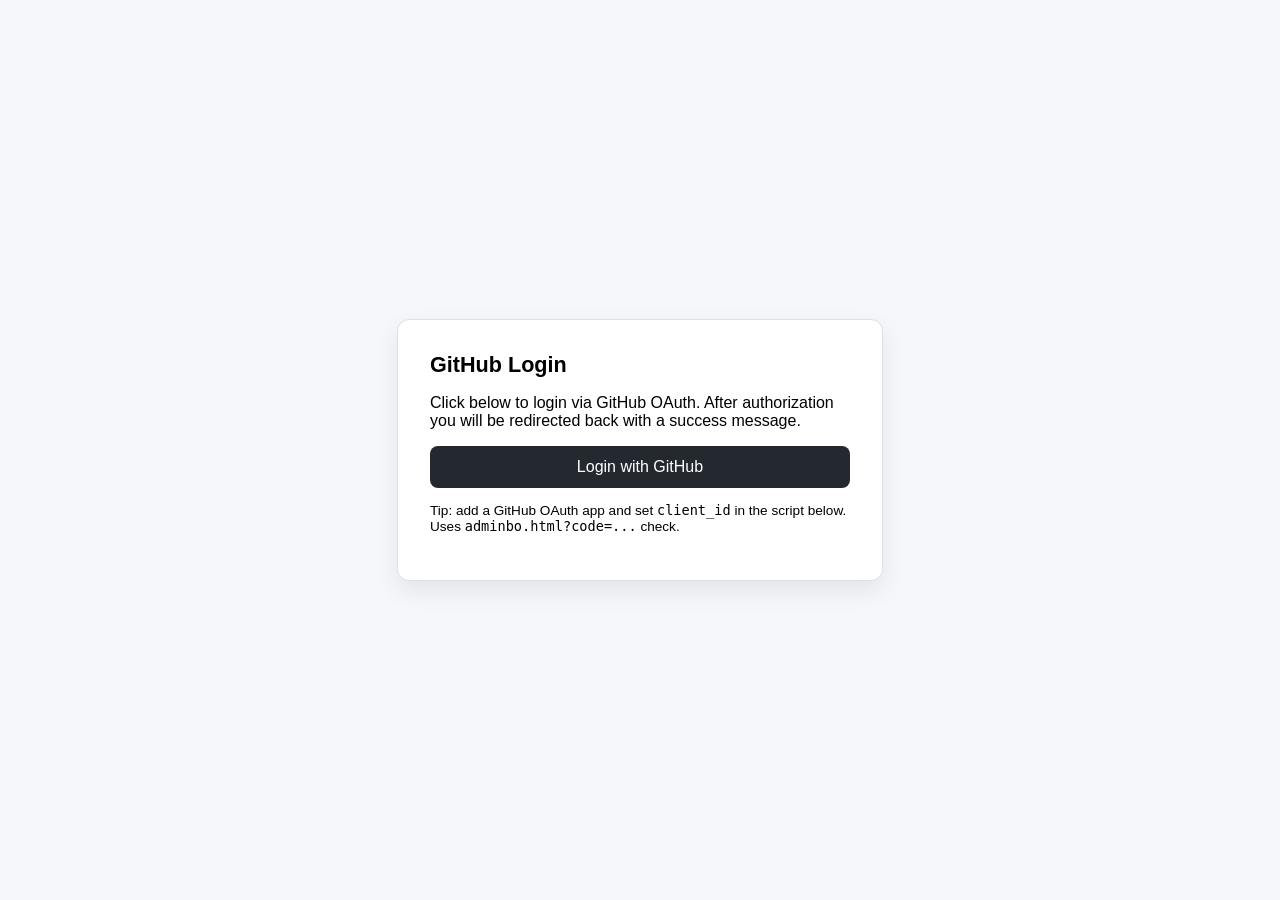
==== adminbo.html @ b6517978 "login ok" ====
<!DOCTYPE html>
<html lang="en">
<head>
  <meta charset="UTF-8" />
  <meta name="viewport" content="width=device-width, initial-scale=1.0" />
  <title>Admin GitHub Login</title>
  <style>
    body {font-family: Arial, sans-serif; display: flex; align-items: center; justify-content: center; min-height: 100vh; margin:0; background:#f5f7fb;}
    .card {background:#fff; border:1px solid #d8e1ec; border-radius:12px; box-shadow:0 10px 25px rgba(0,0,0,.08); padding:2rem; width:min(100%,420px);}
    h1 {margin-top:0; font-size:1.35rem;}
    button {display:block; width:100%; border:none; background:#24292f; color:#fff; border-radius:8px; padding:0.75rem; font-size:1rem; cursor:pointer;}
    .message {margin-top:1rem; padding:0.75rem; border-radius:8px; background:#edf7ed; color:#0f5132; border:1px solid #c3e6cb;}
    .message.error {background:#f8d7da;color:#842029;border:1px solid #f5c2c7;}
    a {text-decoration:none;color:#0366d6;}
  </style>
</head>
<body>
  <div class="card">
    <h1>GitHub Login</h1>
    <p>Click below to login via GitHub OAuth. After authorization you will be redirected back with a success message.</p>
    <button id="github-login-btn">Login with GitHub</button>
    <div id="status" role="status" aria-live="polite" style="display:none;" class="message"></div>
    <p style="font-size:0.85rem; margin-top:0.9rem;">Tip: add a GitHub OAuth app and set <code>client_id</code> in the script below. Uses <code>adminbo.html?code=...</code> check.</p>
  </div>

  <script>
    const status = document.getElementById('status');
    function setStatus(text, isError = false) {
      status.textContent = text;
      status.className = 'message' + (isError ? ' error' : '');
      status.style.display = 'block';
    }

    function getQuery() {
      return new URLSearchParams(window.location.search);
    }

    const query = getQuery();
    if (query.has('code')) {
      setStatus('GitHub login successful! Authorization code was received. (Code is masked for security.)');
      // Optional: clear code from URL for cleanliness.
      const cleanUrl = window.location.origin + window.location.pathname;
      window.history.replaceState({}, document.title, cleanUrl);
    } else if (query.has('error')) {
      setStatus('GitHub login failed: ' + query.get('error_description') || query.get('error') || 'Unknown error', true);
    }

    document.getElementById('github-login-btn').addEventListener('click', () => {
      const clientId = 'Ov23lipwStT1EypF1L58';
      if (clientId === 'YOUR_GITHUB_CLIENT_ID') {
        setStatus('Please replace `YOUR_GITHUB_CLIENT_ID` with your GitHub OAuth App client_id in this file.', true);
        return;
      }
      const redirectUri = window.location.origin + window.location.pathname;
      const state = Math.random().toString(36).slice(2);
      const scope = 'read:user';
      const url = `https://github.com/login/oauth/authorize?client_id=${encodeURIComponent(clientId)}&redirect_uri=${encodeURIComponent(redirectUri)}&scope=${encodeURIComponent(scope)}&state=${encodeURIComponent(state)}`;
      localStorage.setItem('github_oauth_state', state);
      window.location.href = url;
    });
  </script>
</body>
</html>
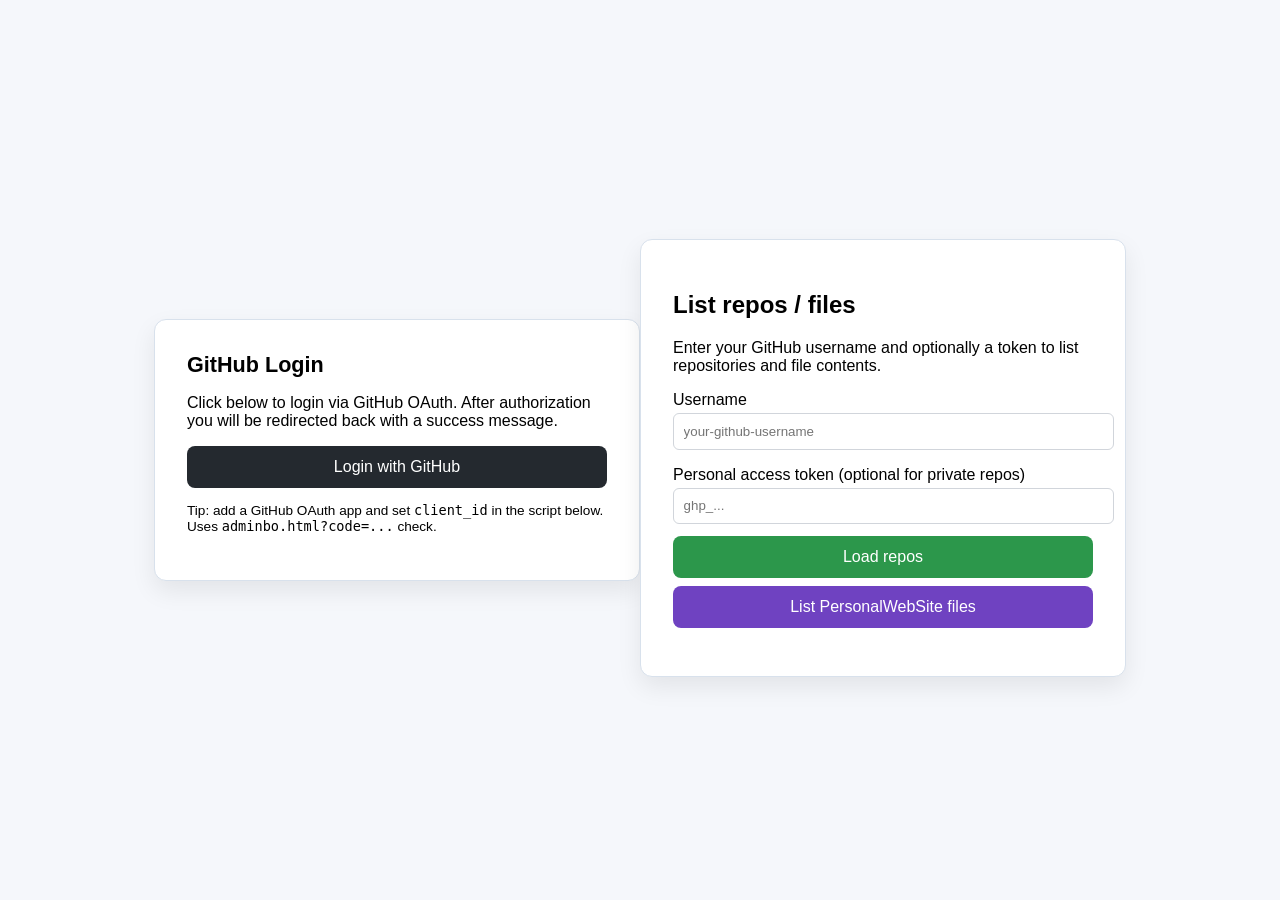
==== commit 57b7d9cf: "list repos" ====
--- a/adminbo.html
+++ b/adminbo.html
@@ -23,14 +23,42 @@
     <p style="font-size:0.85rem; margin-top:0.9rem;">Tip: add a GitHub OAuth app and set <code>client_id</code> in the script below. Uses <code>adminbo.html?code=...</code> check.</p>
   </div>
 
+  <div class="card" style="margin-top:1rem;">
+    <h2>List repos / files</h2>
+    <p>Enter your GitHub username and optionally a token to list repositories and file contents.</p>
+    <label style="display:block; margin:0.5rem 0 0.25rem;">Username</label>
+    <input id="github-username" type="text" placeholder="your-github-username" style="width:100%; padding:0.6rem; border:1px solid #d1d5db; border-radius:6px; margin-bottom:0.5rem;">
+    <label style="display:block; margin:0.5rem 0 0.25rem;">Personal access token (optional for private repos)</label>
+    <input id="github-token" type="password" placeholder="ghp_..." style="width:100%; padding:0.6rem; border:1px solid #d1d5db; border-radius:6px; margin-bottom:0.75rem;">
+    <button id="list-repos-btn" style="background:#2c974b;">Load repos</button>
+    <button id="load-personal-files-btn" style="background:#6f42c1; margin-top:0.55rem;">List PersonalWebSite files</button>
+    <div id="repo-status" role="status" aria-live="polite" style="display:none; margin-top:0.8rem;" class="message"></div>
+    <div id="repos" style="margin-top:1rem;"></div>
+    <div id="repo-files" style="margin-top:1rem;"></div>
+  </div>
+
   <script>
     const status = document.getElementById('status');
+    const repoStatus = document.getElementById('repo-status');
+    const reposContainer = document.getElementById('repos');
+    const repoFilesContainer = document.getElementById('repo-files');
+
     function setStatus(text, isError = false) {
       status.textContent = text;
       status.className = 'message' + (isError ? ' error' : '');
       status.style.display = 'block';
     }
 
+    function setRepoStatus(text, isError = false) {
+      repoStatus.textContent = text;
+      repoStatus.className = 'message' + (isError ? ' error' : '');
+      repoStatus.style.display = 'block';
+    }
+
+    function clearRepoStatus() {
+      repoStatus.style.display = 'none';
+    }
+
     function getQuery() {
       return new URLSearchParams(window.location.search);
     }
@@ -38,16 +66,15 @@
     const query = getQuery();
     if (query.has('code')) {
       setStatus('GitHub login successful! Authorization code was received. (Code is masked for security.)');
-      // Optional: clear code from URL for cleanliness.
       const cleanUrl = window.location.origin + window.location.pathname;
       window.history.replaceState({}, document.title, cleanUrl);
     } else if (query.has('error')) {
-      setStatus('GitHub login failed: ' + query.get('error_description') || query.get('error') || 'Unknown error', true);
+      setStatus('GitHub login failed: ' + (query.get('error_description') || query.get('error') || 'Unknown error'), true);
     }
 
     document.getElementById('github-login-btn').addEventListener('click', () => {
       const clientId = 'Ov23lipwStT1EypF1L58';
-      if (clientId === 'YOUR_GITHUB_CLIENT_ID') {
+      if (clientId === 'YOUR_GITHUB_CLIENT_ID' || !clientId) {
         setStatus('Please replace `YOUR_GITHUB_CLIENT_ID` with your GitHub OAuth App client_id in this file.', true);
         return;
       }
@@ -58,6 +85,137 @@
       localStorage.setItem('github_oauth_state', state);
       window.location.href = url;
     });
+
+    async function fetchRepoList(username, token) {
+      const endpoint = `https://api.github.com/users/${encodeURIComponent(username)}/repos?per_page=100`;
+      const headers = { 'Accept': 'application/vnd.github+json' };
+      if (token) headers.Authorization = `token ${token}`;
+
+      const response = await fetch(endpoint, { headers });
+      if (!response.ok) {
+        throw new Error(`GitHub API error ${response.status}: ${response.statusText}`);
+      }
+      return response.json();
+    }
+
+    async function fetchRepoFiles(username, repoName, token) {
+      const endpoint = `https://api.github.com/repos/${encodeURIComponent(username)}/${encodeURIComponent(repoName)}/contents`;
+      const headers = { 'Accept': 'application/vnd.github+json' };
+      if (token) headers.Authorization = `token ${token}`;
+
+      const response = await fetch(endpoint, { headers });
+      if (!response.ok) {
+        throw new Error(`GitHub API error ${response.status}: ${response.statusText}`);
+      }
+      return response.json();
+    }
+
+    function renderRepoList(repos, username, token) {
+      reposContainer.innerHTML = '';
+      repoFilesContainer.innerHTML = '';
+
+      if (!repos.length) {
+        reposContainer.innerHTML = '<p>No repositories found.</p>';
+        return;
+      }
+
+      const ul = document.createElement('ul');
+      ul.style.paddingLeft = '1.2rem';
+
+      repos.forEach(repo => {
+        const li = document.createElement('li');
+        li.style.marginBottom = '0.6rem';
+        li.innerHTML = `<strong><a href="${repo.html_url}" target="_blank" rel="noopener">${repo.name}</a></strong> <span style="color:#6a737d;">(${repo.private ? 'private' : 'public'})</span>`;
+
+        const filesBtn = document.createElement('button');
+        filesBtn.textContent = 'List files in root';
+        filesBtn.style.marginTop = '0.2rem';
+        filesBtn.style.fontSize = '0.86rem';
+        filesBtn.style.background = '#0366d6';
+        filesBtn.style.borderRadius = '6px';
+        filesBtn.style.padding = '0.3rem 0.7rem';
+        filesBtn.style.border = 'none';
+        filesBtn.style.color = '#fff';
+        filesBtn.style.cursor = 'pointer';
+
+        filesBtn.addEventListener('click', async () => {
+          try {
+            setRepoStatus(`Loading files in ${repo.name}...`);
+            const files = await fetchRepoFiles(username, repo.name, token);
+            if (!Array.isArray(files)) {
+              throw new Error('Unexpected response from GitHub contents API.');
+            }
+
+            repoFilesContainer.innerHTML = `<h3>Files in ${repo.name}</h3>`;
+            const fileList = document.createElement('ul');
+            fileList.style.paddingLeft = '1.2rem';
+            files.forEach(f => {
+              const fileItem = document.createElement('li');
+              fileItem.innerHTML = `<a href="${f.html_url}" target="_blank" rel="noopener">${f.path}</a> (${f.type})`;
+              fileList.appendChild(fileItem);
+            });
+            repoFilesContainer.appendChild(fileList);
+            setRepoStatus(`Loaded ${files.length} items from ${repo.name}.`, false);
+          } catch (err) {
+            setRepoStatus(err.message, true);
+          }
+        });
+
+        li.appendChild(filesBtn);
+        ul.appendChild(li);
+      });
+
+      reposContainer.appendChild(ul);
+    }
+
+    document.getElementById('list-repos-btn').addEventListener('click', async () => {
+      const username = document.getElementById('github-username').value.trim();
+      const token = document.getElementById('github-token').value.trim();
+
+      if (!username) {
+        setRepoStatus('Enter your GitHub username to list repositories.', true);
+        return;
+      }
+
+      try {
+        clearRepoStatus();
+        setRepoStatus('Querying GitHub for repositories...');
+        const repos = await fetchRepoList(username, token);
+        renderRepoList(repos, username, token);
+        setRepoStatus(`Found ${repos.length} repositories for ${username}.`, false);
+      } catch (err) {
+        repoFilesContainer.innerHTML = '';
+        reposContainer.innerHTML = '';
+        setRepoStatus(err.message, true);
+      }
+    });
+
+    document.getElementById('load-personal-files-btn').addEventListener('click', async () => {
+      const owner = 'rubengmano';
+      const repoName = 'PersonalWebSite';
+      const token = document.getElementById('github-token').value.trim();
+
+      try {
+        setRepoStatus(`Loading files in ${owner}/${repoName}...`);
+        const files = await fetchRepoFiles(owner, repoName, token);
+        if (!Array.isArray(files)) {
+          throw new Error('Unexpected response format from GitHub contents API.');
+        }
+
+        repoFilesContainer.innerHTML = `<h3>Files in ${owner}/${repoName}</h3>`;
+        const fileList = document.createElement('ul');
+        fileList.style.paddingLeft = '1.2rem';
+        files.forEach(f => {
+          const fileItem = document.createElement('li');
+          fileItem.innerHTML = `<a href="${f.html_url}" target="_blank" rel="noopener">${f.path}</a> (${f.type})`;
+          fileList.appendChild(fileItem);
+        });
+        reposContainer.innerHTML = '';
+        setRepoStatus(`Loaded ${files.length} items from ${owner}/${repoName}.`, false);
+      } catch (err) {
+        setRepoStatus(err.message, true);
+      }
+    });
   </script>
 </body>
 </html>
